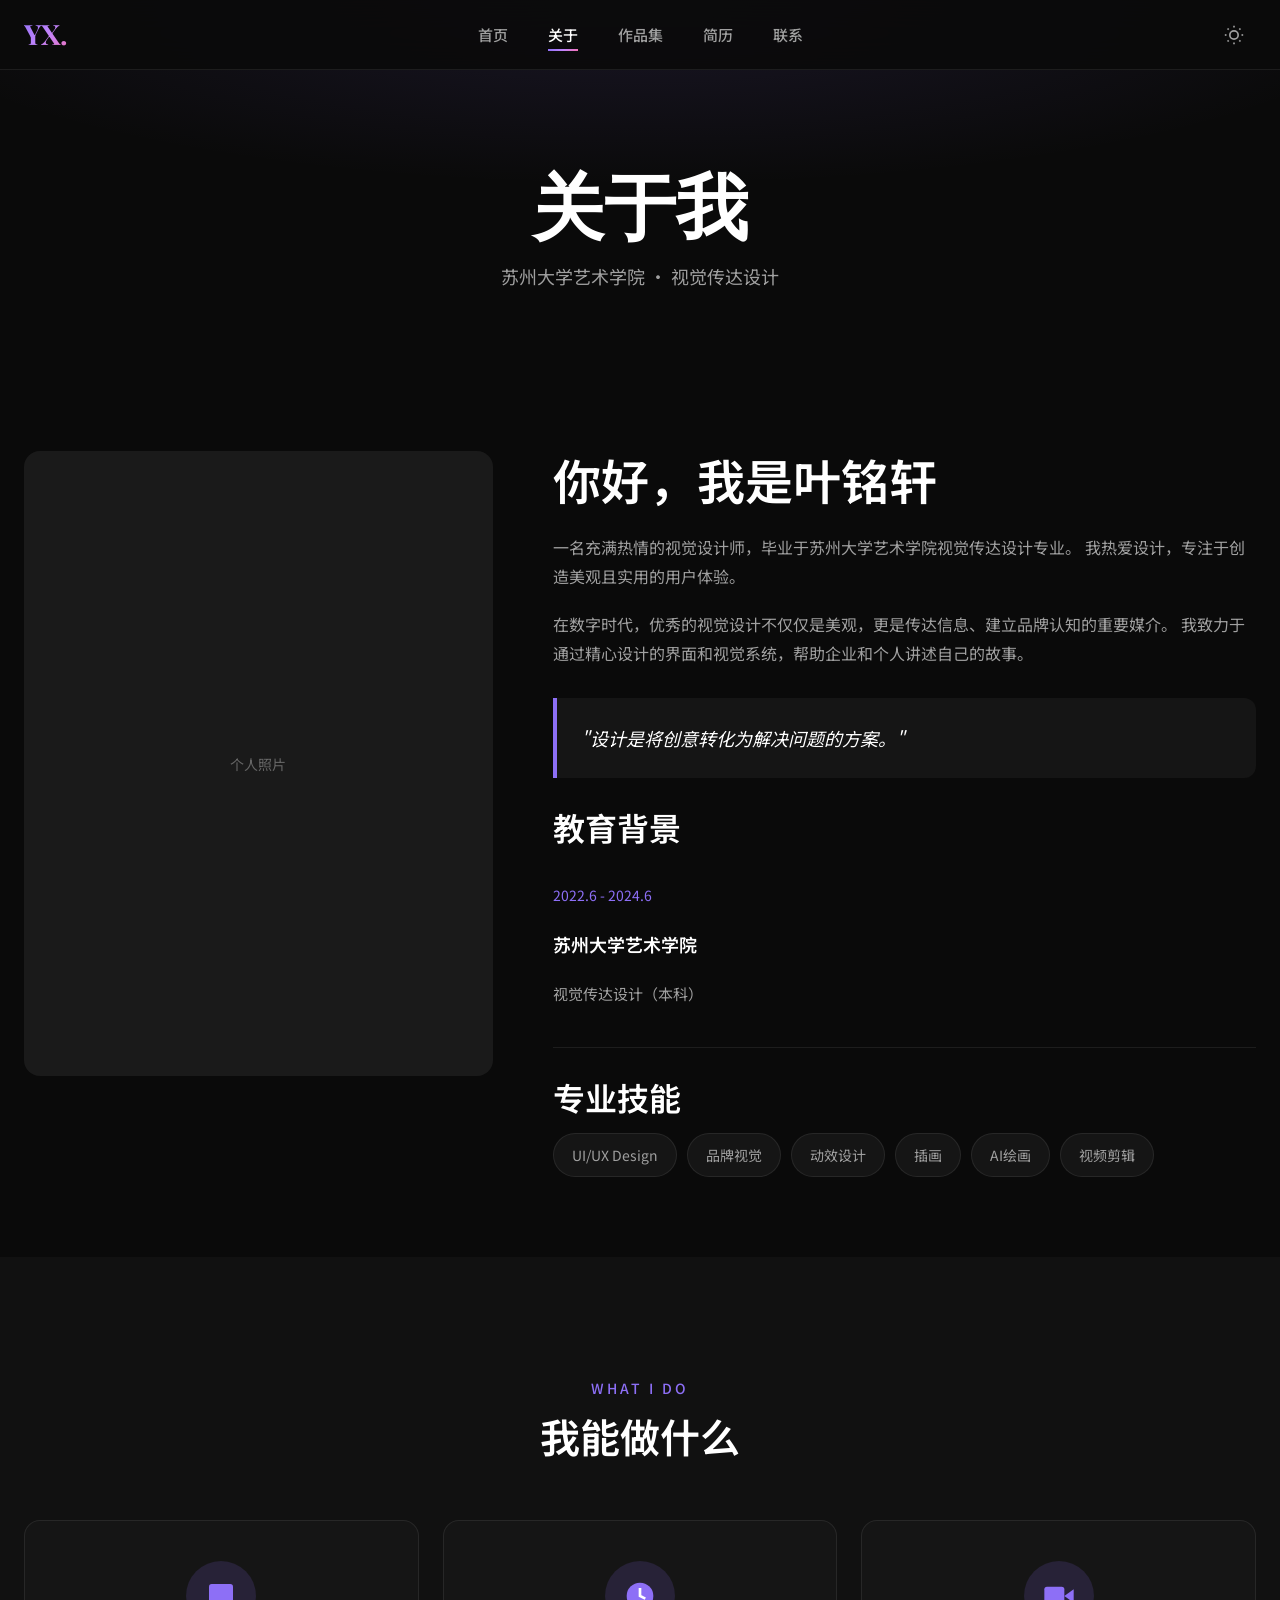
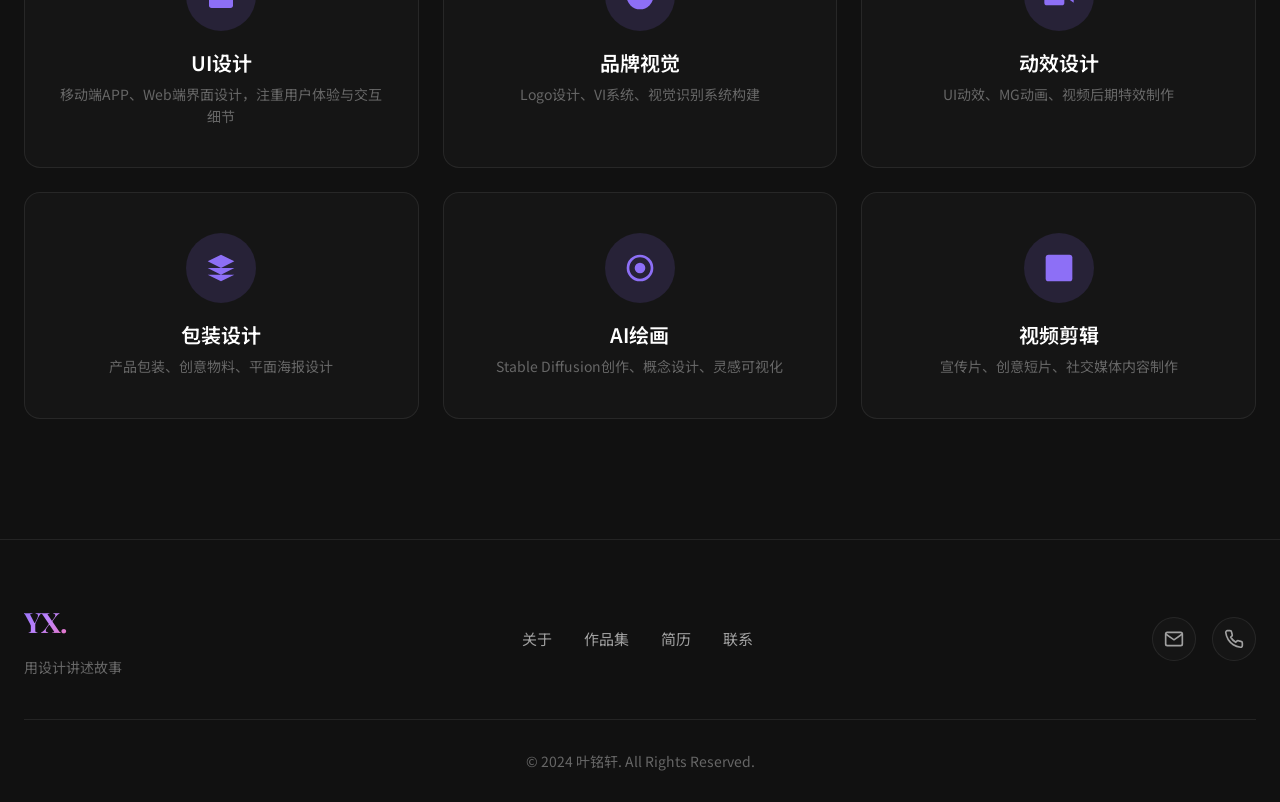
==== about.html @ 99274835 "add website" ====
<!DOCTYPE html>
<html lang="zh-CN">
<head>
    <meta charset="UTF-8">
    <meta name="viewport" content="width=device-width, initial-scale=1.0">
    <title>关于 | 叶铭轩 - 视觉设计师</title>
    <meta name="description" content="关于叶铭轩 - 苏州大学艺术学院视觉传达设计专业，专注UI设计、品牌视觉、动效设计">
    <link rel="preconnect" href="https://fonts.googleapis.com">
    <link rel="preconnect" href="https://fonts.gstatic.com" crossorigin>
    <link href="https://fonts.googleapis.com/css2?family=Noto+Sans+SC:wght@300;400;500;700&family=Playfair+Display:wght@400;600;700&family=Space+Grotesk:wght@300;400;500;600;700&display=swap" rel="stylesheet">
    <link rel="stylesheet" href="assets/css/style.css">
</head>
<body>
    <!-- 导航 -->
    <nav class="navbar" id="navbar">
        <div class="nav-container">
            <a href="index.html" class="logo">YX.</a>
            <div class="nav-menu" id="navMenu">
                <a href="index.html" class="nav-link">首页</a>
                <a href="about.html" class="nav-link active">关于</a>
                <a href="portfolio.html" class="nav-link">作品集</a>
                <a href="resume.html" class="nav-link">简历</a>
                <a href="contact.html" class="nav-link">联系</a>
            </div>
            <div class="nav-actions">
                <button class="theme-toggle" id="themeToggle" aria-label="切换主题">
                    <svg class="sun-icon" width="20" height="20" viewBox="0 0 24 24" fill="none" stroke="currentColor" stroke-width="2">
                        <circle cx="12" cy="12" r="5"></circle>
                        <line x1="12" y1="1" x2="12" y2="3"></line>
                        <line x1="12" y1="21" x2="12" y2="23"></line>
                        <line x1="4.22" y1="4.22" x2="5.64" y2="5.64"></line>
                        <line x1="18.36" y1="18.36" x2="19.78" y2="19.78"></line>
                        <line x1="1" y1="12" x2="3" y2="12"></line>
                        <line x1="21" y1="12" x2="23" y2="12"></line>
                        <line x1="4.22" y1="19.78" x2="5.64" y2="18.36"></line>
                        <line x1="18.36" y1="5.64" x2="19.78" y2="4.22"></line>
                    </svg>
                    <svg class="moon-icon" width="20" height="20" viewBox="0 0 24 24" fill="none" stroke="currentColor" stroke-width="2">
                        <path d="M21 12.79A9 9 0 1 1 11.21 3 7 7 0 0 0 21 12.79z"></path>
                    </svg>
                </button>
                <button class="menu-toggle" id="menuToggle" aria-label="菜单">
                    <span></span>
                    <span></span>
                    <span></span>
                </button>
            </div>
        </div>
    </nav>

    <!-- Page Header -->
    <section class="page-header">
        <div class="container">
            <h1 data-aos="fade-up">关于我</h1>
            <p data-aos="fade-up" data-aos-delay="100">苏州大学艺术学院 · 视觉传达设计</p>
        </div>
    </section>

    <!-- About Section -->
    <section class="about-section">
        <div class="container">
            <div class="about-grid">
                <div class="about-image" data-aos="fade-right">
                    <div class="about-image-placeholder">
                        <span>个人照片</span>
                    </div>
                </div>
                <div class="about-content">
                    <h2 data-aos="fade-up">你好，我是叶铭轩</h2>
                    <p data-aos="fade-up" data-aos-delay="100">
                        一名充满热情的视觉设计师，毕业于苏州大学艺术学院视觉传达设计专业。
                        我热爱设计，专注于创造美观且实用的用户体验。
                    </p>
                    <p data-aos="fade-up" data-aos-delay="150">
                        在数字时代，优秀的视觉设计不仅仅是美观，更是传达信息、建立品牌认知的重要媒介。
                        我致力于通过精心设计的界面和视觉系统，帮助企业和个人讲述自己的故事。
                    </p>
                    
                    <div class="about-quote" data-aos="fade-up" data-aos-delay="200">
                        <p>"设计是将创意转化为解决问题的方案。"</p>
                    </div>
                    
                    <h3 style="margin-top: 30px; margin-bottom: 16px;">教育背景</h3>
                    <div class="education-item" data-aos="fade-up" data-aos-delay="250">
                        <p class="education-year">2022.6 - 2024.6</p>
                        <p class="education-school">苏州大学艺术学院</p>
                        <p class="education-major">视觉传达设计（本科）</p>
                    </div>
                    
                    <h3 style="margin-top: 30px; margin-bottom: 16px;">专业技能</h3>
                    <div class="skills-list" data-aos="fade-up" data-aos-delay="300">
                        <span class="skill-tag">UI/UX Design</span>
                        <span class="skill-tag">品牌视觉</span>
                        <span class="skill-tag">动效设计</span>
                        <span class="skill-tag">插画</span>
                        <span class="skill-tag">AI绘画</span>
                        <span class="skill-tag">视频剪辑</span>
                    </div>
                </div>
            </div>
        </div>
    </section>

    <!-- Services Section -->
    <section class="skills-section" style="background: var(--bg-secondary);">
        <div class="container">
            <div class="section-header">
                <p class="section-subtitle" data-aos="fade-up">What I Do</p>
                <h2 class="section-title" data-aos="fade-up" data-aos-delay="100">我能做什么</h2>
            </div>
            <div class="skills-grid">
                <div class="skill-card" data-aos="fade-up" data-aos-delay="200">
                    <div class="skill-icon">
                        <svg width="32" height="32" viewBox="0 0 24 24" fill="currentColor">
                            <rect x="3" y="3" width="18" height="18" rx="2" ry="2"/>
                            <line x1="3" y1="9" x2="21" y2="9"/>
                            <line x1="9" y1="21" x2="9" y2="9"/>
                        </svg>
                    </div>
                    <h3>UI设计</h3>
                    <p>移动端APP、Web端界面设计，注重用户体验与交互细节</p>
                </div>
                <div class="skill-card" data-aos="fade-up" data-aos-delay="300">
                    <div class="skill-icon">
                        <svg width="32" height="32" viewBox="0 0 24 24" fill="currentColor">
                            <circle cx="12" cy="12" r="10"/>
                            <path d="M12 6v6l4 2" fill="none" stroke="white" stroke-width="2"/>
                        </svg>
                    </div>
                    <h3>品牌视觉</h3>
                    <p>Logo设计、VI系统、视觉识别系统构建</p>
                </div>
                <div class="skill-card" data-aos="fade-up" data-aos-delay="400">
                    <div class="skill-icon">
                        <svg width="32" height="32" viewBox="0 0 24 24" fill="currentColor">
                            <polygon points="23 7 16 12 23 17 23 7"/>
                            <rect x="1" y="5" width="15" height="14" rx="2" ry="2"/>
                        </svg>
                    </div>
                    <h3>动效设计</h3>
                    <p>UI动效、MG动画、视频后期特效制作</p>
                </div>
                <div class="skill-card" data-aos="fade-up" data-aos-delay="500">
                    <div class="skill-icon">
                        <svg width="32" height="32" viewBox="0 0 24 24" fill="currentColor">
                            <path d="M12 2L2 7l10 5 10-5-10-5zM2 17l10 5 10-5M2 12l10 5 10-5"/>
                        </svg>
                    </div>
                    <h3>包装设计</h3>
                    <p>产品包装、创意物料、平面海报设计</p>
                </div>
                <div class="skill-card" data-aos="fade-up" data-aos-delay="600">
                    <div class="skill-icon">
                        <svg width="32" height="32" viewBox="0 0 24 24" fill="currentColor">
                            <path d="M12 2a10 10 0 1 0 10 10 10 10 0 0 0-10-10zm0 18a8 8 0 1 1 8-8 8 8 0 0 1-8 8z"/>
                            <circle cx="12" cy="12" r="4"/>
                        </svg>
                    </div>
                    <h3>AI绘画</h3>
                    <p>Stable Diffusion创作、概念设计、灵感可视化</p>
                </div>
                <div class="skill-card" data-aos="fade-up" data-aos-delay="700">
                    <div class="skill-icon">
                        <svg width="32" height="32" viewBox="0 0 24 24" fill="currentColor">
                            <rect x="2" y="2" width="20" height="20" rx="2.18" ry="2.18"/>
                            <line x1="7" y1="2" x2="7" y2="22"/>
                            <line x1="17" y1="2" x2="17" y2="22"/>
                            <line x1="2" y1="12" x2="22" y2="12"/>
                            <line x1="2" y1="7" x2="7" y2="7"/>
                            <line x1="2" y1="17" x2="7" y2="17"/>
                            <line x1="17" y1="17" x2="22" y2="17"/>
                            <line x1="17" y1="7" x2="22" y2="7"/>
                        </svg>
                    </div>
                    <h3>视频剪辑</h3>
                    <p>宣传片、创意短片、社交媒体内容制作</p>
                </div>
            </div>
        </div>
    </section>

    <!-- Footer -->
    <footer class="footer">
        <div class="container">
            <div class="footer-content">
                <div class="footer-brand">
            <a href="index.html" class="logo">YX.</a>
                    <p>用设计讲述故事</p>
                </div>
                <div class="footer-links">
                    <a href="about.html">关于</a>
                    <a href="portfolio.html">作品集</a>
                    <a href="resume.html">简历</a>
                    <a href="contact.html">联系</a>
                </div>
                <div class="footer-social">
                    <a href="mailto:1812546463@qq.com" aria-label="Email">
                        <svg width="20" height="20" viewBox="0 0 24 24" fill="none" stroke="currentColor" stroke-width="2">
                            <path d="M4 4h16c1.1 0 2 .9 2 2v12c0 1.1-.9 2-2 2H4c-1.1 0-2-.9-2-2V6c0-1.1.9-2 2-2z"></path>
                            <polyline points="22,6 12,13 2,6"></polyline>
                        </svg>
                    </a>
                    <a href="tel:17706133862" aria-label="Phone">
                        <svg width="20" height="20" viewBox="0 0 24 24" fill="none" stroke="currentColor" stroke-width="2">
                            <path d="M22 16.92v3a2 2 0 0 1-2.18 2 19.79 19.79 0 0 1-8.63-3.07 19.5 19.5 0 0 1-6-6 19.79 19.79 0 0 1-3.07-8.67A2 2 0 0 1 4.11 2h3a2 2 0 0 1 2 1.72 12.84 12.84 0 0 0 .7 2.81 2 2 0 0 1-.45 2.11L8.09 9.91a16 16 0 0 0 6 6l1.27-1.27a2 2 0 0 1 2.11-.45 12.84 12.84 0 0 0 2.81.7A2 2 0 0 1 22 16.92z"></path>
                        </svg>
                    </a>
                </div>
            </div>
            <div class="footer-bottom">
                <p>&copy; 2024 叶铭轩. All Rights Reserved.</p>
            </div>
        </div>
    </footer>

    <script src="assets/js/main.js"></script>
</body>
</html>
---- assets/css/style.css ----
/* ========================================
   CSS Variables & Theme
   ======================================== */
:root {
    /* Light Theme (Default) - 纯白背景 + 卡片阴影区分 */
    --bg-primary: #ffffff;
    --bg-secondary: #f5f5f5;
    --bg-tertiary: #eeeeee;
    --bg-card: #ffffff;
    --bg-card-hover: #fafafa;
    
    --text-primary: #111111;
    --text-secondary: #555555;
    --text-muted: #888888;
    
    --accent: #7C3AED;
    --accent-hover: #6D28D9;
    --accent-light: rgba(124, 58, 237, 0.1);
    --accent-gradient: linear-gradient(135deg, #7C3AED 0%, #a855f7 50%, #ec4899 100%);
    
    --border-color: rgba(0, 0, 0, 0.08);
    --border-color-light: rgba(0, 0, 0, 0.12);
    
    --shadow-sm: 0 2px 8px rgba(0, 0, 0, 0.06);
    --shadow-md: 0 4px 20px rgba(0, 0, 0, 0.08);
    --shadow-lg: 0 8px 40px rgba(0, 0, 0, 0.1);
    --shadow-accent: 0 4px 20px rgba(124, 58, 237, 0.2);
    
    --radius-sm: 8px;
    --radius-md: 12px;
    --radius-lg: 16px;
    --radius-xl: 24px;
    
    --transition-fast: 0.2s ease;
    --transition-base: 0.3s ease;
    --transition-slow: 0.5s ease;
    
    --container-width: 1400px;
    --header-height: 70px;
}

/* Dark Theme */
[data-theme="dark"] {
    --bg-primary: #0a0a0a;
    --bg-secondary: #111111;
    --bg-tertiary: #1a1a1a;
    --bg-card: #151515;
    --bg-card-hover: #1f1f1f;
    
    --text-primary: #ffffff;
    --text-secondary: #a0a0a0;
    --text-muted: #666666;
    
    --accent: #8D6FF6;
    --accent-hover: #a78bfa;
    --accent-light: rgba(141, 111, 246, 0.15);
    --accent-gradient: linear-gradient(135deg, #8D6FF6 0%, #c084fc 50%, #f472b6 100%);
    
    --border-color: rgba(255, 255, 255, 0.08);
    --border-color-light: rgba(255, 255, 255, 0.12);
    
    --shadow-sm: 0 2px 8px rgba(0, 0, 0, 0.3);
    --shadow-md: 0 4px 20px rgba(0, 0, 0, 0.4);
    --shadow-lg: 0 8px 40px rgba(0, 0, 0, 0.5);
    --shadow-accent: 0 4px 20px rgba(141, 111, 246, 0.3);
}

/* ========================================
   Reset & Base
   ======================================== */
*, *::before, *::after {
    margin: 0;
    padding: 0;
    box-sizing: border-box;
}

html {
    scroll-behavior: smooth;
    transition: background 0.3s ease;
}

body {
    font-family: 'Noto Sans SC', 'Space Grotesk', -apple-system, BlinkMacSystemFont, sans-serif;
    font-size: 16px;
    line-height: 1.6;
    color: var(--text-primary);
    background-color: var(--bg-primary);
    -webkit-font-smoothing: antialiased;
    -moz-osx-font-smoothing: grayscale;
    transition: background-color var(--transition-base), color var(--transition-base), background var(--transition-base);
    overflow-x: hidden;
}

a {
    color: inherit;
    text-decoration: none;
}

img {
    max-width: 100%;
    height: auto;
    display: block;
}

button {
    font-family: inherit;
    cursor: pointer;
    border: none;
    background: none;
}

ul, ol {
    list-style: none;
}

/* ========================================
   Typography
   ======================================== */
h1, h2, h3, h4, h5, h6 {
    font-weight: 600;
    line-height: 1.2;
}

h1 { font-size: clamp(2.5rem, 6vw, 4.5rem); }
h2 { font-size: clamp(2rem, 4vw, 3rem); }
h3 { font-size: clamp(1.5rem, 3vw, 2rem); }
h4 { font-size: 1.25rem; }

p {
    color: var(--text-secondary);
}

/* ========================================
   Layout
   ======================================== */
.container {
    width: 100%;
    max-width: var(--container-width);
    margin: 0 auto;
    padding: 0 24px;
}

.section-header {
    text-align: center;
    margin-bottom: 60px;
}

.section-subtitle {
    font-size: 14px;
    font-weight: 500;
    letter-spacing: 3px;
    text-transform: uppercase;
    color: var(--accent);
    margin-bottom: 12px;
}

.section-title {
    font-size: clamp(2rem, 4vw, 2.5rem);
    color: var(--text-primary);
}

/* ========================================
   Navigation
   ======================================== */
.navbar {
    position: fixed;
    top: 0;
    left: 0;
    right: 0;
    height: var(--header-height);
    z-index: 1000;
    background: rgba(255, 255, 255, 0.9);
    backdrop-filter: blur(20px);
    border-bottom: 1px solid var(--border-color);
    transition: all var(--transition-base), background 0.3s ease;
}

[data-theme="dark"] .navbar {
    background: rgba(10, 10, 10, 0.9);
}

.nav-container {
    max-width: var(--container-width);
    margin: 0 auto;
    padding: 0 24px;
    height: 100%;
    display: flex;
    align-items: center;
    justify-content: space-between;
}

.logo {
    font-family: 'Playfair Display', serif;
    font-size: 28px;
    font-weight: 700;
    background: var(--accent-gradient);
    -webkit-background-clip: text;
    -webkit-text-fill-color: transparent;
    background-clip: text;
}

.nav-menu {
    display: flex;
    align-items: center;
    gap: 40px;
}

.nav-link {
    font-size: 15px;
    font-weight: 500;
    color: var(--text-secondary);
    position: relative;
    transition: color var(--transition-fast);
}

.nav-link::after {
    content: '';
    position: absolute;
    bottom: -4px;
    left: 0;
    width: 0;
    height: 2px;
    background: var(--accent-gradient);
    transition: width var(--transition-base);
}

.nav-link:hover,
.nav-link.active {
    color: var(--text-primary);
}

.nav-link:hover::after,
.nav-link.active::after {
    width: 100%;
}

.nav-actions {
    display: flex;
    align-items: center;
    gap: 16px;
}

.theme-toggle {
    width: 44px;
    height: 44px;
    border-radius: 50%;
    display: flex;
    align-items: center;
    justify-content: center;
    color: var(--text-secondary);
    transition: all var(--transition-fast);
}

.theme-toggle:hover {
    background: var(--accent-light);
    color: var(--accent);
}

.theme-toggle .sun-icon {
    display: none;
}

.theme-toggle .moon-icon {
    display: block;
}

[data-theme="light"] .theme-toggle .sun-icon {
    display: block;
}

[data-theme="light"] .theme-toggle .moon-icon {
    display: none;
}

.menu-toggle {
    display: none;
    flex-direction: column;
    justify-content: center;
    align-items: center;
    width: 44px;
    height: 44px;
    gap: 6px;
}

.menu-toggle span {
    display: block;
    width: 24px;
    height: 2px;
    background: var(--text-primary);
    transition: all var(--transition-fast);
}

@media (max-width: 768px) {
    .menu-toggle {
        display: flex;
    }
    
    .nav-menu {
        position: fixed;
        top: var(--header-height);
        left: 0;
        right: 0;
        bottom: 0;
        background: var(--bg-primary);
        flex-direction: column;
        justify-content: center;
        gap: 32px;
        opacity: 0;
        visibility: hidden;
        transition: all var(--transition-base);
    }
    
    .nav-menu.active {
        opacity: 1;
        visibility: visible;
    }
    
    .nav-link {
        font-size: 24px;
    }
}

/* ========================================
   Buttons
   ======================================== */
.btn {
    display: inline-flex;
    align-items: center;
    justify-content: center;
    gap: 8px;
    padding: 14px 32px;
    font-size: 15px;
    font-weight: 500;
    border-radius: var(--radius-md);
    transition: all var(--transition-base);
}

.btn-primary {
    background: var(--accent-gradient);
    color: white;
    box-shadow: var(--shadow-accent);
}

.btn-primary:hover {
    transform: translateY(-2px);
    box-shadow: 0 6px 30px rgba(141, 111, 246, 0.4);
}

.btn-outline {
    background: transparent;
    border: 2px solid var(--border-color-light);
    color: var(--text-primary);
}

.btn-outline:hover {
    border-color: var(--accent);
    background: var(--accent-light);
}

.btn-link {
    padding: 8px 0;
    color: var(--accent);
    gap: 8px;
}

.btn-link:hover {
    gap: 12px;
}

/* ========================================
   Hero Section
   ======================================== */
.hero {
    min-height: 100vh;
    display: flex;
    align-items: center;
    position: relative;
    padding: 120px 0 80px;
}

.hero-bg {
    position: absolute;
    top: 0;
    left: 0;
    right: 0;
    bottom: 0;
    background: linear-gradient(to top left, rgba(139, 92, 246, 0.1) 0%, rgba(139, 92, 246, 0.04) 50%, transparent 80%);
    z-index: 0;
    pointer-events: none;
}

.hero-content {
    max-width: var(--container-width);
    margin: 0 auto;
    padding: 0 24px;
    display: grid;
    grid-template-columns: 1fr 1fr;
    gap: 60px;
    align-items: center;
}

.hero-text {
    position: relative;
    z-index: 2;
}

.hero-greeting {
    font-size: 18px;
    color: var(--accent);
    margin-bottom: 8px;
    letter-spacing: 1px;
}

.hero-name {
    font-family: 'Playfair Display', serif;
    font-size: clamp(2.5rem, 6vw, 4rem);
    font-weight: 700;
    line-height: 1.1;
    margin-bottom: 16px;
    background: var(--accent-gradient);
    -webkit-background-clip: text;
    -webkit-text-fill-color: transparent;
    background-clip: text;
}

.hero-title {
    font-size: 20px;
    font-weight: 400;
    color: var(--text-secondary);
    margin-bottom: 24px;
    display: flex;
    flex-wrap: wrap;
    align-items: center;
    gap: 8px;
}

.title-item {
    color: var(--text-primary);
}

.title-separator {
    color: var(--accent);
    opacity: 0.6;
}

.hero-tagline {
    font-size: 16px;
    color: var(--text-muted);
    margin-bottom: 40px;
}

.hero-cta {
    display: flex;
    gap: 16px;
    flex-wrap: wrap;
}

.hero-visual {
    position: relative;
    height: 500px;
    overflow: visible;
}

/* 背景光晕 */
.hero-glow {
    position: absolute;
    border-radius: 50%;
    filter: blur(60px);
    opacity: 0.4;
    pointer-events: none;
}

.glow-1 {
    width: 300px;
    height: 300px;
    background: var(--accent);
    top: 10%;
    left: 20%;
    opacity: 0.15;
    animation: glowPulse 6s ease-in-out infinite;
}

.glow-2 {
    width: 250px;
    height: 250px;
    background: linear-gradient(135deg, #f472b6, #8D6FF6);
    bottom: 15%;
    right: 10%;
    opacity: 0.12;
    animation: glowPulse 8s ease-in-out infinite 2s;
}

@keyframes glowPulse {
    0%, 100% { 
        transform: scale(1); 
        opacity: 0.15;
    }
    50% { 
        transform: scale(1.2); 
        opacity: 0.25;
    }
}

.hero-shape {
    position: absolute;
    border-radius: var(--radius-lg);
}



/* 空心方形 */
.shape-2 {
    width: 160px;
    height: 160px;
    background: transparent;
    border: 4px solid rgba(139, 92, 246, 0.5);
    opacity: 1;
    top: 30%;
    right: 20%;
    transform: rotate(45deg);
    filter: blur(1px);
    animation: rotate 30s linear infinite;
}

/* 带渐变的紫球 */
.shape-3 {
    width: 100px;
    height: 100px;
    background: linear-gradient(135deg, #8b5cf6 0%, #c084fc 50%, #f0abfc 100%);
    opacity: 1;
    bottom: 18%;
    left: 22%;
    border-radius: 50%;
    filter: blur(1px);
    animation: pulse 6s ease-in-out infinite;
}



.hero-cards {
    position: absolute;
    top: 50%;
    left: 50%;
    transform: translate(-50%, -50%);
    width: 100%;
    height: 100%;
}

.hero-card {
    position: absolute;
    background: var(--bg-card);
    border: 2px solid rgba(139, 92, 246, 0.3);
    border-radius: var(--radius-md);
    padding: 16px 24px;
    display: flex;
    align-items: center;
    gap: 12px;
    box-shadow: 0 4px 20px rgba(139, 92, 246, 0.15);
    backdrop-filter: blur(10px);
    -webkit-backdrop-filter: blur(10px);
    transition: transform var(--transition-base);
}

.hero-card:hover {
    transform: scale(1.05);
}

.card-1 {
    top: 10%;
    right: 5%;
    animation: float 6s ease-in-out infinite;
}

.card-2 {
    top: 45%;
    left: 0;
    animation: float 7s ease-in-out infinite 1s;
}

.card-3 {
    bottom: 10%;
    right: 10%;
    animation: float 8s ease-in-out infinite 0.5s;
}

.card-number {
    font-size: 24px;
    font-weight: 700;
    color: var(--accent);
    font-family: 'DM Sans', sans-serif;
    letter-spacing: -1px;
    position: relative;
}

.card-number::after {
    content: '';
    position: absolute;
    bottom: -2px;
    left: 0;
    width: 100%;
    height: 2px;
    background: var(--accent-gradient);
    transform: scaleX(0);
    transform-origin: left;
    transition: transform var(--transition-base);
}

.hero-card:hover .card-number::after {
    transform: scaleX(1);
}

.card-text {
    font-size: 14px;
    font-weight: 500;
    color: var(--text-primary);
    white-space: nowrap;
}

.scroll-indicator {
    position: absolute;
    bottom: 40px;
    left: 50%;
    transform: translateX(-50%);
    display: flex;
    flex-direction: column;
    align-items: center;
    gap: 8px;
    color: var(--text-muted);
    font-size: 12px;
    letter-spacing: 2px;
    text-transform: uppercase;
}

.scroll-line {
    width: 1px;
    height: 40px;
    background: linear-gradient(to bottom, var(--accent), transparent);
    animation: scrollDown 2s ease-in-out infinite;
}

@keyframes float {
    0%, 100% { transform: translateY(0); }
    50% { transform: translateY(-20px); }
}

@keyframes rotate {
    from { transform: rotate(0deg); }
    to { transform: rotate(360deg); }
}

@keyframes pulse {
    0%, 100% { transform: scale(1); opacity: 0.4; }
    50% { transform: scale(1.15); opacity: 0.5; }
}

/* 装饰元素：圆点 */
.hero-decor {
    position: absolute;
    pointer-events: none;
}

.dot {
    border-radius: 50%;
    background: var(--accent);
}

.dot-1 {
    width: 8px;
    height: 8px;
    top: 15%;
    right: 25%;
    opacity: 0.4;
    animation: dotFloat 4s ease-in-out infinite;
}

.dot-2 {
    width: 6px;
    height: 6px;
    top: 35%;
    left: 15%;
    opacity: 0.3;
    animation: dotFloat 5s ease-in-out infinite 1s;
    background: #f472b6;
}

.dot-3 {
    width: 10px;
    height: 10px;
    bottom: 30%;
    right: 20%;
    opacity: 0.5;
    animation: dotFloat 6s ease-in-out infinite 0.5s;
    background: #a855f7;
}

@keyframes dotFloat {
    0%, 100% { 
        transform: translateY(0) scale(1); 
        opacity: 0.4;
    }
    50% { 
        transform: translateY(-15px) scale(1.2); 
        opacity: 0.7;
    }
}

/* 装饰元素：线条 */
.line {
    position: absolute;
    background: linear-gradient(90deg, transparent, var(--accent), transparent);
    opacity: 0.2;
}

.line-1 {
    width: 60px;
    height: 1px;
    top: 25%;
    right: 15%;
    transform: rotate(-30deg);
    animation: lineDash 3s ease-in-out infinite;
}

.line-2 {
    width: 40px;
    height: 1px;
    bottom: 40%;
    left: 10%;
    transform: rotate(45deg);
    animation: lineDash 4s ease-in-out infinite 1.5s;
    background: linear-gradient(90deg, transparent, #f472b6, transparent);
}

@keyframes lineDash {
    0%, 100% { 
        opacity: 0.2; 
        transform: rotate(-30deg) scaleX(1);
    }
    50% { 
    opacity: 1;
        transform: rotate(-30deg) scaleX(1.3);
    }
}

/* 装饰元素：圆环 */
.ring {
    border: 1px solid;
    border-radius: 50%;
    opacity: 0.15;
}

.ring-1 {
    width: 80px;
    height: 80px;
    top: 20%;
    left: 25%;
    border-color: var(--accent);
    animation: ringRotate 15s linear infinite, ringPulse 4s ease-in-out infinite;
}

.ring-2 {
    width: 50px;
    height: 50px;
    bottom: 25%;
    right: 25%;
    border-color: #f472b6;
    animation: ringRotate 12s linear infinite reverse, ringPulse 5s ease-in-out infinite 1s;
}

@keyframes ringRotate {
    from { transform: rotate(0deg); }
    to { transform: rotate(360deg); }
}

@keyframes ringPulse {
    0%, 100% { 
        opacity: 0.15; 
        transform: rotate(0deg) scale(1);
    }
    50% { 
        opacity: 0.3; 
        transform: rotate(180deg) scale(1.1);
    }
}

/* 粒子 */
.hero-particle {
    position: absolute;
    border-radius: 50%;
    pointer-events: none;
    background: var(--accent-gradient);
    opacity: 0.6;
}

.particle-1 {
    width: 4px;
    height: 4px;
    top: 20%;
    right: 30%;
    animation: particleFloat 7s ease-in-out infinite;
}

.particle-2 {
    width: 3px;
    height: 3px;
    top: 40%;
    left: 20%;
    animation: particleFloat 9s ease-in-out infinite 1s;
    background: #f472b6;
}

.particle-3 {
    width: 5px;
    height: 5px;
    bottom: 35%;
    right: 15%;
    animation: particleFloat 8s ease-in-out infinite 2s;
    background: #a855f7;
}

.particle-4 {
    width: 2px;
    height: 2px;
    top: 60%;
    right: 35%;
    animation: particleFloat 10s ease-in-out infinite 0.5s;
    opacity: 0.4;
}

.particle-5 {
    width: 3px;
    height: 3px;
    bottom: 20%;
    left: 30%;
    animation: particleFloat 6s ease-in-out infinite 1.5s;
    background: #ec4899;
    opacity: 0.5;
}

@keyframes particleFloat {
    0% { 
        transform: translate(0, 0) scale(1); 
        opacity: 0.6;
    }
    25% { 
        transform: translate(10px, -15px) scale(1.2); 
        opacity: 0.8;
    }
    50% { 
        transform: translate(-5px, -25px) scale(0.8); 
        opacity: 0.4;
    }
    75% { 
        transform: translate(-15px, -10px) scale(1.1); 
        opacity: 0.7;
    }
    100% { 
        transform: translate(0, 0) scale(1); 
        opacity: 0.6;
    }
}

@keyframes scrollDown {
    0% { transform: translateY(0); opacity: 1; }
    100% { transform: translateY(20px); opacity: 0; }
}

@media (max-width: 968px) {
    .hero-content {
        grid-template-columns: 1fr;
        text-align: center;
    }
    
    .hero-cta {
        justify-content: center;
    }
    
    .hero-visual {
        display: none;
    }
}

/* ========================================
   Featured Works Section
   ======================================== */
.featured-works {
    padding: 120px 0;
    background: var(--bg-secondary);
}

.featured-grid {
    display: grid;
    grid-template-columns: repeat(4, 1fr);
    gap: 20px;
    margin-bottom: 60px;
}

.featured-item {
    position: relative;
    border-radius: var(--radius-lg);
    overflow: hidden;
    cursor: pointer;
    display: block;
    text-decoration: none;
    color: inherit;
}

a.featured-item:hover {
    transform: translateY(-4px);
    box-shadow: 0 12px 40px rgba(0,0,0,0.15);
}

/* 心色调 - 第1行，占2列 */
.featured-item:nth-child(1) {
    grid-column: span 2;
}

/* 智考 - 第1行，占2列 */
.featured-item:nth-child(2) {
    grid-column: span 2;
}

/* 求知 - 第2行左边，占2列 */
.featured-item:nth-child(3) {
    grid-column: span 2;
}

/* 电商1、电商2 - 第2行右边，并排各占1列 */
.featured-item:nth-child(4),
.featured-item:nth-child(5) {
    grid-column: span 1;
}

/* Responsive */
@media (max-width: 768px) {
    .featured-grid {
        grid-template-columns: repeat(2, 1fr);
    }
    
    .featured-item:nth-child(1),
    .featured-item:nth-child(2),
    .featured-item:nth-child(3) {
        grid-column: span 2;
    }
    
    .featured-item:nth-child(4),
    .featured-item:nth-child(5) {
        grid-column: span 1;
    }
}

.category-content {
    position: absolute;
    bottom: 0;
    left: 0;
    width: 100%;
    padding: 24px;
    color: #fff;
    display: flex;
    flex-direction: column;
    justify-content: flex-end;
    height: 100%;
    box-sizing: border-box;
}

.category-name {
    font-size: 28px;
    font-weight: 700;
    margin-bottom: 8px;
    text-shadow: 0 2px 10px rgba(0,0,0,0.3);
}

.category-desc {
    font-size: 14px;
    opacity: 0.9;
    text-shadow: 0 1px 6px rgba(0,0,0,0.3);
}

/* Responsive */
@media (max-width: 768px) {
    .featured-grid {
        grid-template-columns: repeat(2, 1fr);
        gap: 16px;
    }
}

.featured-image {
    position: relative;
    aspect-ratio: auto;
    overflow: hidden;
    background: #ffffff;
    border-radius: var(--radius-lg);
    box-shadow: 0 4px 20px rgba(0,0,0,0.1);
}

.featured-image img {
    width: 100%;
    height: auto;
    display: block;
}

[data-theme="dark"] .featured-image {
    background: #1a1a1a;
}

.featured-image img {
    width: 100%;
    height: auto;
    display: block;
    transition: transform var(--transition-slow);
}

.featured-item:hover .featured-image img {
    transform: scale(1.08);
}

.featured-overlay {
    position: absolute;
    top: 16px;
    left: 16px;
    opacity: 0;
    transition: opacity var(--transition-base);
}

.featured-item:hover .featured-overlay {
    opacity: 1;
}

.featured-category {
    background: var(--accent);
    color: white;
    padding: 6px 14px;
    border-radius: 20px;
    font-size: 12px;
    font-weight: 500;
}

.featured-info {
    padding: 20px 0;
}

.featured-info h3 {
    font-size: 20px;
    margin-bottom: 6px;
    color: var(--text-primary);
}

.featured-info p {
    font-size: 14px;
    color: var(--text-muted);
}

.featured-more {
    text-align: center;
    margin-top: 60px;
}

@media (max-width: 768px) {
    .featured-grid {
        grid-template-columns: 1fr;
    }
}

/* ========================================
   Skills Section
   ======================================== */
.skills-section {
    padding: 120px 0;
}

.skills-grid {
    display: grid;
    grid-template-columns: repeat(3, 1fr);
    gap: 24px;
}

.skill-card {
    background: var(--bg-card);
    border: 1px solid var(--border-color);
    border-radius: var(--radius-lg);
    padding: 40px 30px;
    text-align: center;
    transition: all var(--transition-base);
}

.skill-card:hover {
    transform: translateY(-8px);
    border-color: var(--accent);
    box-shadow: var(--shadow-accent);
}

.skill-icon {
    width: 70px;
    height: 70px;
    margin: 0 auto 20px;
    display: flex;
    align-items: center;
    justify-content: center;
    background: var(--accent-light);
    border-radius: 50%;
    color: var(--accent);
}

.skill-card h3 {
    font-size: 20px;
    margin-bottom: 8px;
    color: var(--text-primary);
}

.skill-card p {
    font-size: 14px;
    color: var(--text-muted);
}

@media (max-width: 968px) {
    .skills-grid {
        grid-template-columns: repeat(2, 1fr);
    }
}

@media (max-width: 580px) {
    .skills-grid {
        grid-template-columns: 1fr;
    }
}

/* ========================================
   Stats Section
   ======================================== */
.stats-section {
    padding: 80px 0;
    background: var(--bg-secondary);
}

.stats-grid {
    display: grid;
    grid-template-columns: repeat(4, 1fr);
    gap: 40px;
    text-align: center;
}

.stat-item {
    padding: 20px;
}

.stat-number {
    display: block;
    font-size: clamp(2.5rem, 5vw, 4rem);
    font-weight: 700;
    background: var(--accent-gradient);
    -webkit-background-clip: text;
    -webkit-text-fill-color: transparent;
    background-clip: text;
    margin-bottom: 8px;
}

.stat-label {
    font-size: 16px;
    color: var(--text-secondary);
}

@media (max-width: 768px) {
    .stats-grid {
        grid-template-columns: repeat(2, 1fr);
    }
}

/* ========================================
   Footer
   ======================================== */
.footer {
    padding: 60px 0 30px;
    background: var(--bg-secondary);
    border-top: 1px solid var(--border-color);
}

.footer-content {
    display: flex;
    justify-content: space-between;
    align-items: center;
    flex-wrap: wrap;
    gap: 40px;
    margin-bottom: 40px;
}

.footer-brand .logo {
    display: inline-block;
    margin-bottom: 12px;
}

.footer-brand p {
    font-size: 14px;
    color: var(--text-muted);
}

.footer-links {
    display: flex;
    gap: 32px;
}

.footer-links a {
    font-size: 15px;
    color: var(--text-secondary);
    transition: color var(--transition-fast);
}

.footer-links a:hover {
    color: var(--accent);
}

.footer-social {
    display: flex;
    gap: 16px;
}

.footer-social a {
    width: 44px;
    height: 44px;
    display: flex;
    align-items: center;
    justify-content: center;
    background: var(--bg-card);
    border: 1px solid var(--border-color);
    border-radius: 50%;
    color: var(--text-secondary);
    transition: all var(--transition-fast);
}

.footer-social a:hover {
    background: var(--accent);
    border-color: var(--accent);
    color: white;
}

.footer-bottom {
    text-align: center;
    padding-top: 30px;
    border-top: 1px solid var(--border-color);
}

.footer-bottom p {
    font-size: 14px;
    color: var(--text-muted);
}

@media (max-width: 768px) {
    .footer-content {
        flex-direction: column;
        text-align: center;
    }
    
    .footer-links {
        flex-wrap: wrap;
        justify-content: center;
    }
}

/* ========================================
   Page Header (通用页面头部)
   ======================================== */
.page-header {
    padding: 160px 0 80px;
    text-align: center;
    position: relative;
    background: 
        radial-gradient(ellipse 60% 50% at 50% 0%, rgba(141, 111, 246, 0.12), transparent);
}

.page-header h1 {
    font-family: 'Playfair Display', serif;
    margin-bottom: 16px;
}

.page-header p {
    font-size: 18px;
    color: var(--text-secondary);
    max-width: 600px;
    margin: 0 auto;
}

/* ========================================
   About Page
   ======================================== */
.about-section {
    padding: 80px 0;
}

.about-grid {
    display: grid;
    grid-template-columns: 1fr 1.5fr;
    gap: 60px;
    align-items: start;
}

.about-image {
    position: relative;
    aspect-ratio: 3/4;
    border-radius: var(--radius-lg);
    overflow: hidden;
    background: var(--bg-card);
}

.about-image::before {
    content: '';
    position: absolute;
    inset: 0;
    border: 2px solid var(--accent);
    border-radius: var(--radius-lg);
    transform: translate(20px, 20px);
    z-index: -1;
}

.about-image-placeholder {
    width: 100%;
    height: 100%;
    display: flex;
    align-items: center;
    justify-content: center;
    background: var(--bg-tertiary);
    color: var(--text-muted);
    font-size: 14px;
}

.about-content h2 {
    margin-bottom: 24px;
}

.about-content p {
    margin-bottom: 20px;
    line-height: 1.8;
}

.about-quote {
    padding: 24px;
    background: var(--bg-card);
    border-left: 4px solid var(--accent);
    border-radius: 0 var(--radius-md) var(--radius-md) 0;
    margin: 30px 0;
}

.about-quote p {
    font-size: 18px;
    font-style: italic;
    margin-bottom: 0;
    color: var(--text-primary);
}

.education-item {
    padding: 20px 0;
    border-bottom: 1px solid var(--border-color);
}

.education-item:last-child {
    border-bottom: none;
}

.education-year {
    font-size: 14px;
    color: var(--accent);
    margin-bottom: 4px;
}

.education-school {
    font-size: 18px;
    font-weight: 600;
    color: var(--text-primary);
    margin-bottom: 4px;
}

.education-major {
    font-size: 15px;
    color: var(--text-secondary);
}

@media (max-width: 968px) {
    .about-grid {
        grid-template-columns: 1fr;
    }
    
    .about-image {
        max-width: 400px;
        margin: 0 auto;
    }
}

/* ========================================
   Portfolio Page
   ======================================== */
.portfolio-section {
    padding: 80px 0 120px;
}

.portfolio-filters {
    display: flex;
    justify-content: center;
    flex-wrap: wrap;
    gap: 12px;
    margin-bottom: 50px;
}

.filter-btn {
    padding: 12px 24px;
    font-size: 14px;
    font-weight: 500;
    color: var(--text-secondary);
    background: var(--bg-card);
    border: 1px solid var(--border-color);
    border-radius: 30px;
    transition: all var(--transition-fast);
}

.filter-btn:hover,
.filter-btn.active {
    background: var(--accent);
    border-color: var(--accent);
    color: white;
}

/* ========================================
   Portfolio Page - JS Horizontal Waterfall
   ======================================== */
.portfolio-section {
    padding: 80px 0 120px;
}

.portfolio-filters {
    display: flex;
    justify-content: center;
    flex-wrap: wrap;
    gap: 12px;
    margin-bottom: 50px;
}

.filter-btn {
    padding: 12px 24px;
    font-size: 14px;
    font-weight: 500;
    color: var(--text-secondary);
    background: var(--bg-card);
    border: 1px solid var(--border-color);
    border-radius: 30px;
    transition: all var(--transition-fast);
    cursor: pointer;
}

.filter-btn:hover,
.filter-btn.active {
    background: var(--accent);
    border-color: var(--accent);
    color: white;
    transform: translateY(-2px);
    box-shadow: 0 4px 15px rgba(124, 58, 237, 0.3);
}

/* Grid - 由JS计算定位 */
.portfolio-grid {
    position: relative;
    width: 100%;
    min-height: 500px;
}

.portfolio-item {
    position: absolute;
    border-radius: var(--radius-md);
    overflow: hidden;
    cursor: pointer;
    background: #ffffff;
    box-shadow: 0 4px 20px rgba(0,0,0,0.12);
    transition: transform var(--transition-base), box-shadow var(--transition-base);
}

.portfolio-item:hover {
    box-shadow: 0 12px 40px rgba(0,0,0,0.18);
}

[data-theme="dark"] .portfolio-item {
    background: #1a1a1a;
    box-shadow: none;
}

.portfolio-item:hover {
    transform: scale(1.02);
    box-shadow: 0 20px 40px rgba(0, 0, 0, 0.15);
}

.portfolio-item img {
    width: 100%;
    height: auto;
    display: block;
    transition: transform var(--transition-slow);
}

.portfolio-item:hover img {
    transform: scale(1.05);
}

.portfolio-filters {
    display: flex;
    justify-content: center;
    flex-wrap: wrap;
    gap: 12px;
    margin-bottom: 50px;
}

.filter-btn {
    padding: 12px 24px;
    font-size: 14px;
    font-weight: 500;
    color: var(--text-secondary);
    background: var(--bg-card);
    border: 1px solid var(--border-color);
    border-radius: 30px;
    transition: all var(--transition-fast);
    cursor: pointer;
}

.filter-btn:hover,
.filter-btn.active {
    background: var(--accent);
    border-color: var(--accent);
    color: white;
    transform: translateY(-2px);
    box-shadow: 0 4px 15px rgba(141, 111, 246, 0.4);
}

/* Horizontal Grid - 横向排列 */
.portfolio-grid {
    display: grid;
    grid-template-columns: repeat(4, 1fr);
    gap: 20px;
}

.portfolio-item {
    position: relative;
    border-radius: var(--radius-md);
    overflow: hidden;
    cursor: pointer;
    background: var(--bg-tertiary);
    transition: all var(--transition-base);
}

.portfolio-item:hover {
    transform: translateY(-12px) scale(1.03);
    box-shadow: 0 25px 50px rgba(141, 111, 246, 0.25);
}

.portfolio-item img {
    width: 100%;
    height: auto;
    display: block;
    transition: transform var(--transition-slow);
}

.portfolio-item:hover img {
    transform: scale(1.08);
}

/* 悬停时的渐变遮罩 */
.portfolio-overlay {
    position: absolute;
    inset: 0;
    background: linear-gradient(
        to top, 
        rgba(0, 0, 0, 0.85) 0%, 
        rgba(0, 0, 0, 0.4) 40%, 
        transparent 100%
    );
    display: flex;
    flex-direction: column;
    justify-content: flex-end;
    padding: 24px;
    opacity: 0;
    transition: opacity var(--transition-base);
}

.portfolio-item:hover .portfolio-overlay {
    opacity: 1;
}

/* 分类标签 */
.portfolio-category {
    font-size: 11px;
    font-weight: 600;
    color: var(--accent);
    text-transform: uppercase;
    letter-spacing: 1.5px;
    margin-bottom: 8px;
    transform: translateY(20px);
    transition: transform var(--transition-base);
}

.portfolio-item:hover .portfolio-category {
    transform: translateY(0);
}

/* 作品标题 */
.portfolio-title {
    font-size: 16px;
    font-weight: 600;
    color: white;
    transform: translateY(20px);
    transition: transform var(--transition-base) 0.1s;
}

.portfolio-item:hover .portfolio-title {
    transform: translateY(0);
}

/* 作品序号 */
.portfolio-number {
    position: absolute;
    top: 16px;
    right: 16px;
    width: 32px;
    height: 32px;
    display: flex;
    align-items: center;
    justify-content: center;
    background: rgba(0, 0, 0, 0.5);
    backdrop-filter: blur(10px);
    border-radius: 50%;
    font-size: 12px;
    font-weight: 600;
    color: white;
    opacity: 0;
    transform: scale(0.5);
    transition: all var(--transition-base);
}

.portfolio-item:hover .portfolio-number {
    opacity: 1;
    transform: scale(1);
}

/* 不同尺寸的卡片样式 */
.portfolio-item.size-large {
    column-span: 2;
}

.portfolio-item.size-tall {
    margin-bottom: 40px;
}

/* 卡片边框发光效果 */
.portfolio-item::before {
    content: '';
    position: absolute;
    inset: 0;
    border-radius: var(--radius-md);
    padding: 2px;
    background: var(--accent-gradient);
    -webkit-mask: linear-gradient(#fff 0 0) content-box, linear-gradient(#fff 0 0);
    mask: linear-gradient(#fff 0 0) content-box, linear-gradient(#fff 0 0);
    -webkit-mask-composite: xor;
    mask-composite: exclude;
    opacity: 0;
    transition: opacity var(--transition-base);
    z-index: 10;
    pointer-events: none;
}

.portfolio-item:hover::before {
    opacity: 1;
}

/* 加载动画 */
.portfolio-item {
    opacity: 0;
    transform: translateY(30px) scale(0.95);
    animation: portfolioFadeIn 0.6s ease forwards;
}

@keyframes portfolioFadeIn {
    to {
        opacity: 1;
        transform: translateY(0) scale(1);
    }
}

/* 交错动画延迟 */
.portfolio-item:nth-child(1) { animation-delay: 0.05s; }
.portfolio-item:nth-child(2) { animation-delay: 0.1s; }
.portfolio-item:nth-child(3) { animation-delay: 0.15s; }
.portfolio-item:nth-child(4) { animation-delay: 0.2s; }
.portfolio-item:nth-child(5) { animation-delay: 0.25s; }
.portfolio-item:nth-child(6) { animation-delay: 0.3s; }
.portfolio-item:nth-child(7) { animation-delay: 0.35s; }
.portfolio-item:nth-child(8) { animation-delay: 0.4s; }
.portfolio-item:nth-child(9) { animation-delay: 0.45s; }
.portfolio-item:nth-child(10) { animation-delay: 0.5s; }
.portfolio-item:nth-child(11) { animation-delay: 0.55s; }
.portfolio-item:nth-child(12) { animation-delay: 0.6s; }
.portfolio-item:nth-child(13) { animation-delay: 0.65s; }
.portfolio-item:nth-child(14) { animation-delay: 0.7s; }
.portfolio-item:nth-child(15) { animation-delay: 0.75s; }
.portfolio-item:nth-child(16) { animation-delay: 0.8s; }

@media (max-width: 580px) {
    .portfolio-filters {
        gap: 8px;
    }
    
    .filter-btn {
        padding: 10px 18px;
        font-size: 13px;
    }
}

/* ========================================
   Lightbox Modal
   ======================================== */
.lightbox {
    position: fixed;
    inset: 0;
    z-index: 2000;
    background: rgba(0, 0, 0, 0.95);
    display: flex;
    align-items: center;
    justify-content: center;
    opacity: 0;
    visibility: hidden;
    transition: all var(--transition-base);
}

.lightbox.active {
    opacity: 1;
    visibility: visible;
}

.lightbox-content {
    max-width: 90vw;
    max-height: 90vh;
    position: relative;
}

.lightbox-image {
    max-width: 100%;
    max-height: 85vh;
    object-fit: contain;
    border-radius: var(--radius-md);
}

.lightbox-close {
    position: absolute;
    top: 20px;
    right: 20px;
    width: 50px;
    height: 50px;
    display: flex;
    align-items: center;
    justify-content: center;
    background: var(--bg-card);
    border-radius: 50%;
    color: var(--text-primary);
    font-size: 24px;
    transition: all var(--transition-fast);
    z-index: 10;
}

.lightbox-close:hover {
    background: var(--accent);
}

.lightbox-nav {
    position: absolute;
    top: 50%;
    transform: translateY(-50%);
    width: 50px;
    height: 50px;
    display: flex;
    align-items: center;
    justify-content: center;
    background: var(--bg-card);
    border-radius: 50%;
    color: var(--text-primary);
    font-size: 20px;
    transition: all var(--transition-fast);
}

.lightbox-nav:hover {
    background: var(--accent);
}

.lightbox-prev {
    left: 20px;
}

.lightbox-next {
    right: 20px;
}

.lightbox-info {
    text-align: center;
    margin-top: 20px;
}

.lightbox-info h3 {
    color: white;
    margin-bottom: 8px;
}

.lightbox-info p {
    color: var(--text-muted);
}

/* ========================================
   Resume Page
   ======================================== */
.resume-section {
    padding: 80px 0 120px;
}

.resume-header {
    display: flex;
    justify-content: space-between;
    align-items: flex-start;
    margin-bottom: 60px;
    padding-bottom: 40px;
    border-bottom: 1px solid var(--border-color);
}

.resume-header h1 {
    margin-bottom: 8px;
}

.resume-contact {
    display: flex;
    flex-direction: column;
    gap: 8px;
    text-align: right;
}

.resume-contact a {
    color: var(--text-secondary);
    font-size: 15px;
    display: flex;
    align-items: center;
    gap: 8px;
    transition: color var(--transition-fast);
}

.resume-contact a:hover {
    color: var(--accent);
}

.resume-download .btn {
    margin-top: 16px;
}

.resume-grid {
    display: grid;
    grid-template-columns: 1fr 1fr;
    gap: 50px;
}

.resume-column h2 {
    font-size: 24px;
    margin-bottom: 30px;
    padding-bottom: 16px;
    border-bottom: 2px solid var(--accent);
    display: inline-block;
}

.timeline-item {
    position: relative;
    padding-left: 30px;
    padding-bottom: 30px;
    border-left: 2px solid var(--border-color);
}

.timeline-item::before {
    content: '';
    position: absolute;
    left: -7px;
    top: 0;
    width: 12px;
    height: 12px;
    background: var(--accent);
    border-radius: 50%;
}

.timeline-item:last-child {
    border-left-color: transparent;
}

.timeline-date {
    font-size: 13px;
    color: var(--accent);
    margin-bottom: 6px;
}

.timeline-title {
    font-size: 18px;
    font-weight: 600;
    color: var(--text-primary);
    margin-bottom: 4px;
}

.timeline-subtitle {
    font-size: 15px;
    color: var(--text-secondary);
    margin-bottom: 12px;
}

.timeline-desc {
    font-size: 14px;
    color: var(--text-muted);
    line-height: 1.7;
}

.skills-list {
    display: flex;
    flex-wrap: wrap;
    gap: 10px;
}

.skill-tag {
    padding: 10px 18px;
    background: var(--bg-card);
    border: 1px solid var(--border-color);
    border-radius: 30px;
    font-size: 14px;
    color: var(--text-secondary);
    transition: all var(--transition-fast);
}

.skill-tag:hover {
    border-color: var(--accent);
    color: var(--accent);
}

.awards-grid {
    display: flex;
    flex-direction: column;
    gap: 16px;
}

.award-item {
    display: flex;
    align-items: center;
    gap: 16px;
    padding: 16px;
    background: var(--bg-card);
    border: 1px solid var(--border-color);
    border-radius: var(--radius-md);
}

.award-icon {
    width: 48px;
    height: 48px;
    display: flex;
    align-items: center;
    justify-content: center;
    background: var(--accent-light);
    border-radius: 50%;
    color: var(--accent);
    font-size: 20px;
}

.award-info h4 {
    font-size: 16px;
    color: var(--text-primary);
    margin-bottom: 4px;
}

.award-info p {
    font-size: 13px;
    color: var(--text-muted);
}

@media (max-width: 968px) {
    .resume-header {
        flex-direction: column;
        gap: 24px;
    }
    
    .resume-contact {
        text-align: left;
        flex-direction: row;
        flex-wrap: wrap;
    }
    
    .resume-grid {
        grid-template-columns: 1fr;
    }
}

/* ========================================
   Contact Page
   ======================================== */
.contact-section {
    padding: 80px 0 120px;
}

.contact-grid {
    display: grid;
    grid-template-columns: 1fr 1.5fr;
    gap: 60px;
}

.contact-info h2 {
    margin-bottom: 24px;
}

.contact-info > p {
    margin-bottom: 40px;
    line-height: 1.8;
}

.contact-details {
    display: flex;
    flex-direction: column;
    gap: 24px;
}

.contact-item {
    display: flex;
    align-items: center;
    gap: 16px;
    padding: 20px;
    background: var(--bg-card);
    border: 1px solid var(--border-color);
    border-radius: var(--radius-md);
    transition: all var(--transition-fast);
}

.contact-item:hover {
    border-color: var(--accent);
}

.contact-icon {
    width: 50px;
    height: 50px;
    display: flex;
    align-items: center;
    justify-content: center;
    background: var(--accent-light);
    border-radius: 50%;
    color: var(--accent);
}

.contact-text h4 {
    font-size: 16px;
    margin-bottom: 4px;
}

.contact-text a,
.contact-text p {
    font-size: 15px;
    color: var(--text-secondary);
    transition: color var(--transition-fast);
}

.contact-item:hover .contact-text a,
.contact-item:hover .contact-text p {
    color: var(--accent);
}

.contact-form {
    background: var(--bg-card);
    border: 1px solid var(--border-color);
    border-radius: var(--radius-lg);
    padding: 40px;
}

.form-group {
    margin-bottom: 24px;
}

.form-group label {
    display: block;
    font-size: 14px;
    font-weight: 500;
    color: var(--text-primary);
    margin-bottom: 8px;
}

.form-group input,
.form-group textarea {
    width: 100%;
    padding: 14px 18px;
    background: var(--bg-tertiary);
    border: 1px solid var(--border-color);
    border-radius: var(--radius-md);
    font-family: inherit;
    font-size: 15px;
    color: var(--text-primary);
    transition: all var(--transition-fast);
}

.form-group input:focus,
.form-group textarea:focus {
    outline: none;
    border-color: var(--accent);
    box-shadow: 0 0 0 3px var(--accent-light);
}

.form-group textarea {
    min-height: 150px;
    resize: vertical;
}

.form-group input::placeholder,
.form-group textarea::placeholder {
    color: var(--text-muted);
}

.contact-form .btn {
    width: 100%;
}

@media (max-width: 968px) {
    .contact-grid {
        grid-template-columns: 1fr;
    }
}

/* ========================================
   Utilities
   ======================================== */
.text-center { text-align: center; }
.text-left { text-align: left; }
.text-right { text-align: right; }

.mt-1 { margin-top: 8px; }
.mt-2 { margin-top: 16px; }
.mt-3 { margin-top: 24px; }
.mt-4 { margin-top: 32px; }
.mt-5 { margin-top: 48px; }

.mb-1 { margin-bottom: 8px; }
.mb-2 { margin-bottom: 16px; }
.mb-3 { margin-bottom: 24px; }
.mb-4 { margin-bottom: 32px; }
.mb-5 { margin-bottom: 48px; }

/* ========================================
   Animations
   ======================================== */
[data-aos="fade-up"] {
    opacity: 0;
    transform: translateY(30px);
    transition: opacity 0.6s ease, transform 0.6s ease;
}

[data-aos="fade-up"].aos-animate {
    opacity: 1;
    transform: translateY(0);
}

[data-aos="fade-down"] {
    opacity: 0;
    transform: translateY(-30px);
    transition: opacity 0.6s ease, transform 0.6s ease;
}

[data-aos="fade-down"].aos-animate {
    opacity: 1;
    transform: translateY(0);
}

[data-aos="fade-left"] {
    opacity: 0;
    transform: translateX(-30px);
    transition: opacity 0.6s ease, transform 0.6s ease;
}

[data-aos="fade-left"].aos-animate {
    opacity: 1;
    transform: translateX(0);
}

[data-aos="fade-right"] {
    opacity: 0;
    transform: translateX(30px);
    transition: opacity 0.6s ease, transform 0.6s ease;
}

[data-aos="fade-right"].aos-animate {
    opacity: 1;
    transform: translateX(0);
}

/* ========================================
   Scrollbar
   ======================================== */
::-webkit-scrollbar {
    width: 8px;
}

::-webkit-scrollbar-track {
    background: var(--bg-secondary);
}

::-webkit-scrollbar-thumb {
    background: var(--accent);
    border-radius: 4px;
}

::-webkit-scrollbar-thumb:hover {
    background: var(--accent-hover);
}

/* ========================================
   Selection
   ======================================== */
::selection {
    background: var(--accent);
    color: white;
}
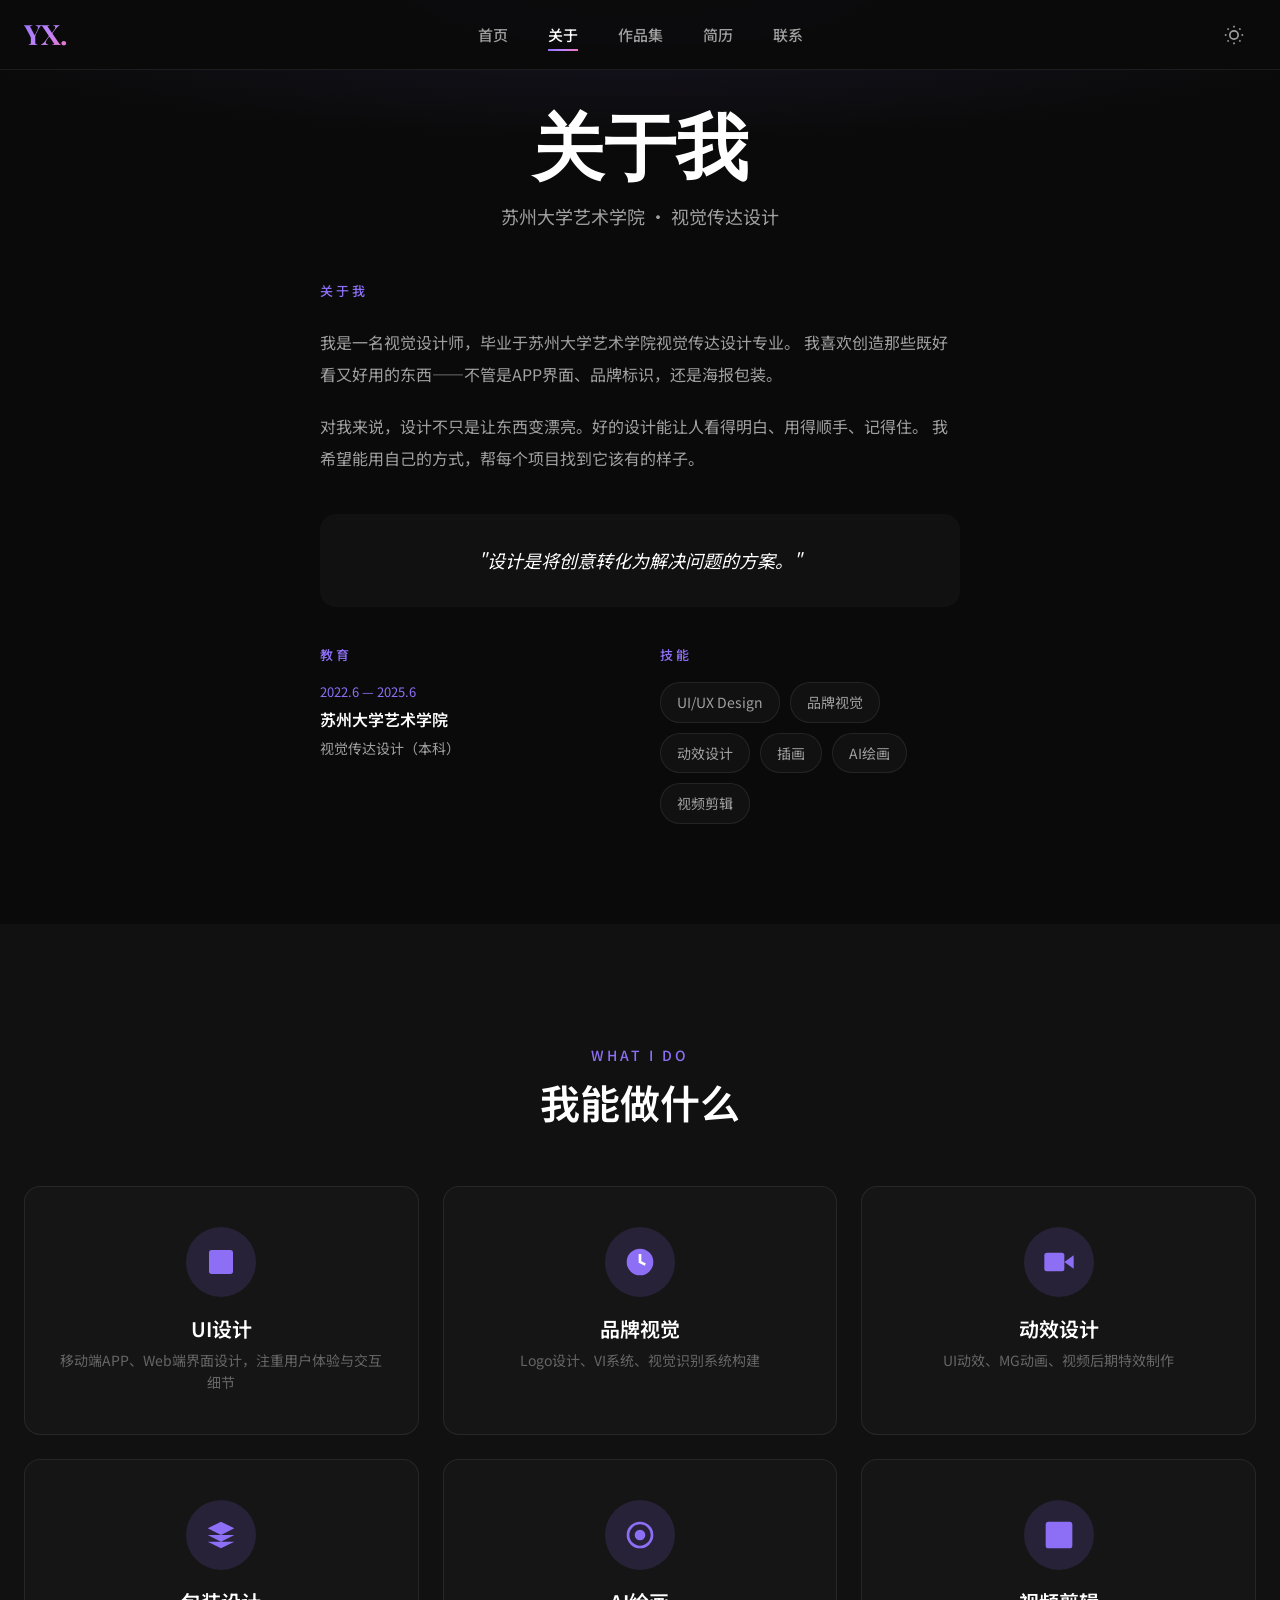
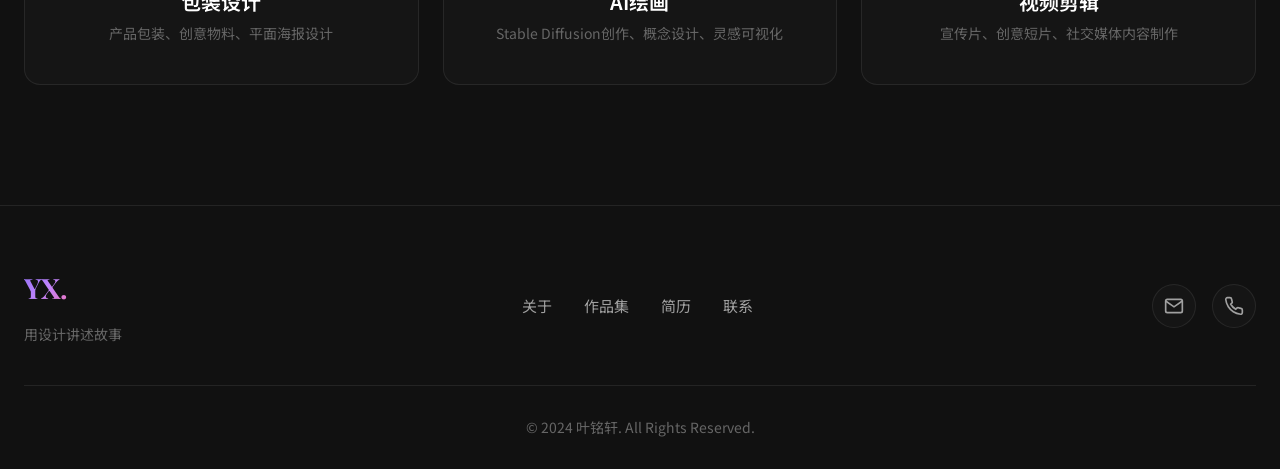
==== commit 4898576f: "redesign about page v3, update dates" ====
--- a/about.html
+++ b/about.html
@@ -56,45 +56,53 @@
         </div>
     </section>
 
-    <!-- About Section -->
-    <section class="about-section">
-        <div class="container">
-            <div class="about-grid">
-                <div class="about-image" data-aos="fade-right">
-                    <div class="about-image-placeholder">
-                        <span>个人照片</span>
-                    </div>
-                </div>
-                <div class="about-content">
-                    <h2 data-aos="fade-up">你好，我是叶铭轩</h2>
-                    <p data-aos="fade-up" data-aos-delay="100">
-                        一名充满热情的视觉设计师，毕业于苏州大学艺术学院视觉传达设计专业。
-                        我热爱设计，专注于创造美观且实用的用户体验。
-                    </p>
-                    <p data-aos="fade-up" data-aos-delay="150">
-                        在数字时代，优秀的视觉设计不仅仅是美观，更是传达信息、建立品牌认知的重要媒介。
-                        我致力于通过精心设计的界面和视觉系统，帮助企业和个人讲述自己的故事。
-                    </p>
-                    
-                    <div class="about-quote" data-aos="fade-up" data-aos-delay="200">
-                        <p>"设计是将创意转化为解决问题的方案。"</p>
-                    </div>
-                    
-                    <h3 style="margin-top: 30px; margin-bottom: 16px;">教育背景</h3>
-                    <div class="education-item" data-aos="fade-up" data-aos-delay="250">
-                        <p class="education-year">2022.6 - 2024.6</p>
-                        <p class="education-school">苏州大学艺术学院</p>
-                        <p class="education-major">视觉传达设计（本科）</p>
-                    </div>
-                    
-                    <h3 style="margin-top: 30px; margin-bottom: 16px;">专业技能</h3>
-                    <div class="skills-list" data-aos="fade-up" data-aos-delay="300">
-                        <span class="skill-tag">UI/UX Design</span>
-                        <span class="skill-tag">品牌视觉</span>
-                        <span class="skill-tag">动效设计</span>
-                        <span class="skill-tag">插画</span>
-                        <span class="skill-tag">AI绘画</span>
-                        <span class="skill-tag">视频剪辑</span>
+    <!-- About Intro - Clean & Simple -->
+    <section class="about-intro-section">
+        <div class="container">
+            <div class="about-intro-body">
+                <p class="about-label" data-aos="fade-up">关于我</p>
+                <p class="about-desc" data-aos="fade-up" data-aos-delay="100">
+                    我是一名视觉设计师，毕业于苏州大学艺术学院视觉传达设计专业。
+                    我喜欢创造那些既好看又好用的东西——不管是APP界面、品牌标识，还是海报包装。
+                </p>
+                <p class="about-desc" data-aos="fade-up" data-aos-delay="150">
+                    对我来说，设计不只是让东西变漂亮。好的设计能让人看得明白、用得顺手、记得住。
+                    我希望能用自己的方式，帮每个项目找到它该有的样子。
+                </p>
+            </div>
+        </div>
+    </section>
+
+    <!-- Quote -->
+    <section class="about-quote-section">
+        <div class="container">
+            <blockquote class="about-blockquote" data-aos="fade-up">
+                <p>"设计是将创意转化为解决问题的方案。"</p>
+            </blockquote>
+        </div>
+    </section>
+
+    <!-- Education & Skills -->
+    <section class="about-detail-section">
+        <div class="container">
+            <div class="about-detail-grid">
+                <div class="about-detail-col" data-aos="fade-up">
+                    <h3 class="about-detail-title">教育</h3>
+                    <div class="about-edu-item">
+                        <span class="about-edu-date">2022.6 — 2025.6</span>
+                        <span class="about-edu-school">苏州大学艺术学院</span>
+                        <span class="about-edu-major">视觉传达设计（本科）</span>
+                    </div>
+                </div>
+                <div class="about-detail-col" data-aos="fade-up" data-aos-delay="100">
+                    <h3 class="about-detail-title">技能</h3>
+                    <div class="about-skills-wrap">
+                        <span class="about-skill">UI/UX Design</span>
+                        <span class="about-skill">品牌视觉</span>
+                        <span class="about-skill">动效设计</span>
+                        <span class="about-skill">插画</span>
+                        <span class="about-skill">AI绘画</span>
+                        <span class="about-skill">视频剪辑</span>
                     </div>
                 </div>
             </div>
--- a/assets/css/style.css
+++ b/assets/css/style.css
@@ -1258,7 +1258,7 @@
    Page Header (通用页面头部)
    ======================================== */
 .page-header {
-    padding: 160px 0 80px;
+    padding: 100px 0 50px;
     text-align: center;
     position: relative;
     background: 
@@ -1278,107 +1278,148 @@
 }
 
 /* ========================================
-   About Page
+   About Page - Clean & Simple
    ======================================== */
-.about-section {
-    padding: 80px 0;
-}
-
-.about-grid {
-    display: grid;
-    grid-template-columns: 1fr 1.5fr;
-    gap: 60px;
-    align-items: start;
-}
-
-.about-image {
-    position: relative;
-    aspect-ratio: 3/4;
+
+/* Page Header - reduced */
+.page-header {
+    padding: 100px 0 50px;
+}
+
+/* Intro */
+.about-intro-section {
+    padding: 0 0 40px;
+}
+
+.about-intro-body {
+    max-width: 640px;
+    margin: 0 auto;
+}
+
+.about-label {
+    font-size: 13px;
+    font-weight: 500;
+    letter-spacing: 3px;
+    text-transform: uppercase;
+    color: var(--accent);
+    margin-bottom: 24px;
+}
+
+.about-desc {
+    font-size: 16px;
+    line-height: 2;
+    color: var(--text-secondary);
+    margin-bottom: 20px;
+}
+
+.about-desc:last-child {
+    margin-bottom: 0;
+}
+
+/* Quote */
+.about-quote-section {
+    padding: 0 0 40px;
+}
+
+.about-blockquote {
+    max-width: 640px;
+    margin: 0 auto;
+    padding: 32px 40px;
+    background: var(--bg-secondary);
     border-radius: var(--radius-lg);
-    overflow: hidden;
-    background: var(--bg-card);
-}
-
-.about-image::before {
-    content: '';
-    position: absolute;
-    inset: 0;
-    border: 2px solid var(--accent);
-    border-radius: var(--radius-lg);
-    transform: translate(20px, 20px);
-    z-index: -1;
-}
-
-.about-image-placeholder {
-    width: 100%;
-    height: 100%;
-    display: flex;
-    align-items: center;
-    justify-content: center;
-    background: var(--bg-tertiary);
-    color: var(--text-muted);
-    font-size: 14px;
-}
-
-.about-content h2 {
-    margin-bottom: 24px;
-}
-
-.about-content p {
-    margin-bottom: 20px;
-    line-height: 1.8;
-}
-
-.about-quote {
-    padding: 24px;
-    background: var(--bg-card);
-    border-left: 4px solid var(--accent);
-    border-radius: 0 var(--radius-md) var(--radius-md) 0;
-    margin: 30px 0;
-}
-
-.about-quote p {
+    text-align: center;
+}
+
+.about-blockquote p {
     font-size: 18px;
     font-style: italic;
-    margin-bottom: 0;
+    line-height: 1.6;
     color: var(--text-primary);
 }
 
-.education-item {
-    padding: 20px 0;
-    border-bottom: 1px solid var(--border-color);
-}
-
-.education-item:last-child {
-    border-bottom: none;
-}
-
-.education-year {
-    font-size: 14px;
+/* Details - Education & Skills */
+.about-detail-section {
+    padding: 0 0 100px;
+}
+
+.about-detail-grid {
+    display: grid;
+    grid-template-columns: 1fr 1fr;
+    gap: 40px;
+    max-width: 640px;
+    margin: 0 auto;
+}
+
+.about-detail-title {
+    font-size: 13px;
+    font-weight: 500;
+    letter-spacing: 3px;
+    text-transform: uppercase;
     color: var(--accent);
-    margin-bottom: 4px;
-}
-
-.education-school {
-    font-size: 18px;
+    margin-bottom: 20px;
+}
+
+.about-edu-item {
+    display: flex;
+    flex-direction: column;
+    gap: 4px;
+}
+
+.about-edu-date {
+    font-size: 13px;
+    color: var(--accent);
+}
+
+.about-edu-school {
+    font-size: 16px;
     font-weight: 600;
     color: var(--text-primary);
-    margin-bottom: 4px;
-}
-
-.education-major {
-    font-size: 15px;
+}
+
+.about-edu-major {
+    font-size: 14px;
     color: var(--text-secondary);
 }
 
-@media (max-width: 968px) {
-    .about-grid {
+.about-skills-wrap {
+    display: flex;
+    flex-wrap: wrap;
+    gap: 10px;
+}
+
+.about-skill {
+    padding: 8px 16px;
+    background: var(--bg-secondary);
+    border: 1px solid var(--border-color);
+    border-radius: 20px;
+    font-size: 14px;
+    color: var(--text-secondary);
+    transition: all var(--transition-fast);
+}
+
+.about-skill:hover {
+    border-color: var(--accent);
+    color: var(--accent);
+}
+
+/* Responsive */
+@media (max-width: 768px) {
+    .about-detail-grid {
         grid-template-columns: 1fr;
-    }
-    
-    .about-image {
-        max-width: 400px;
-        margin: 0 auto;
+        gap: 32px;
+    }
+
+    .about-blockquote {
+        padding: 24px 20px;
+    }
+
+    .about-intro-section,
+    .about-quote-section {
+        padding: 0 0 32px;
+    }
+
+    .about-detail-section {
+        padding: 0 0 60px;
     }
 }
 
